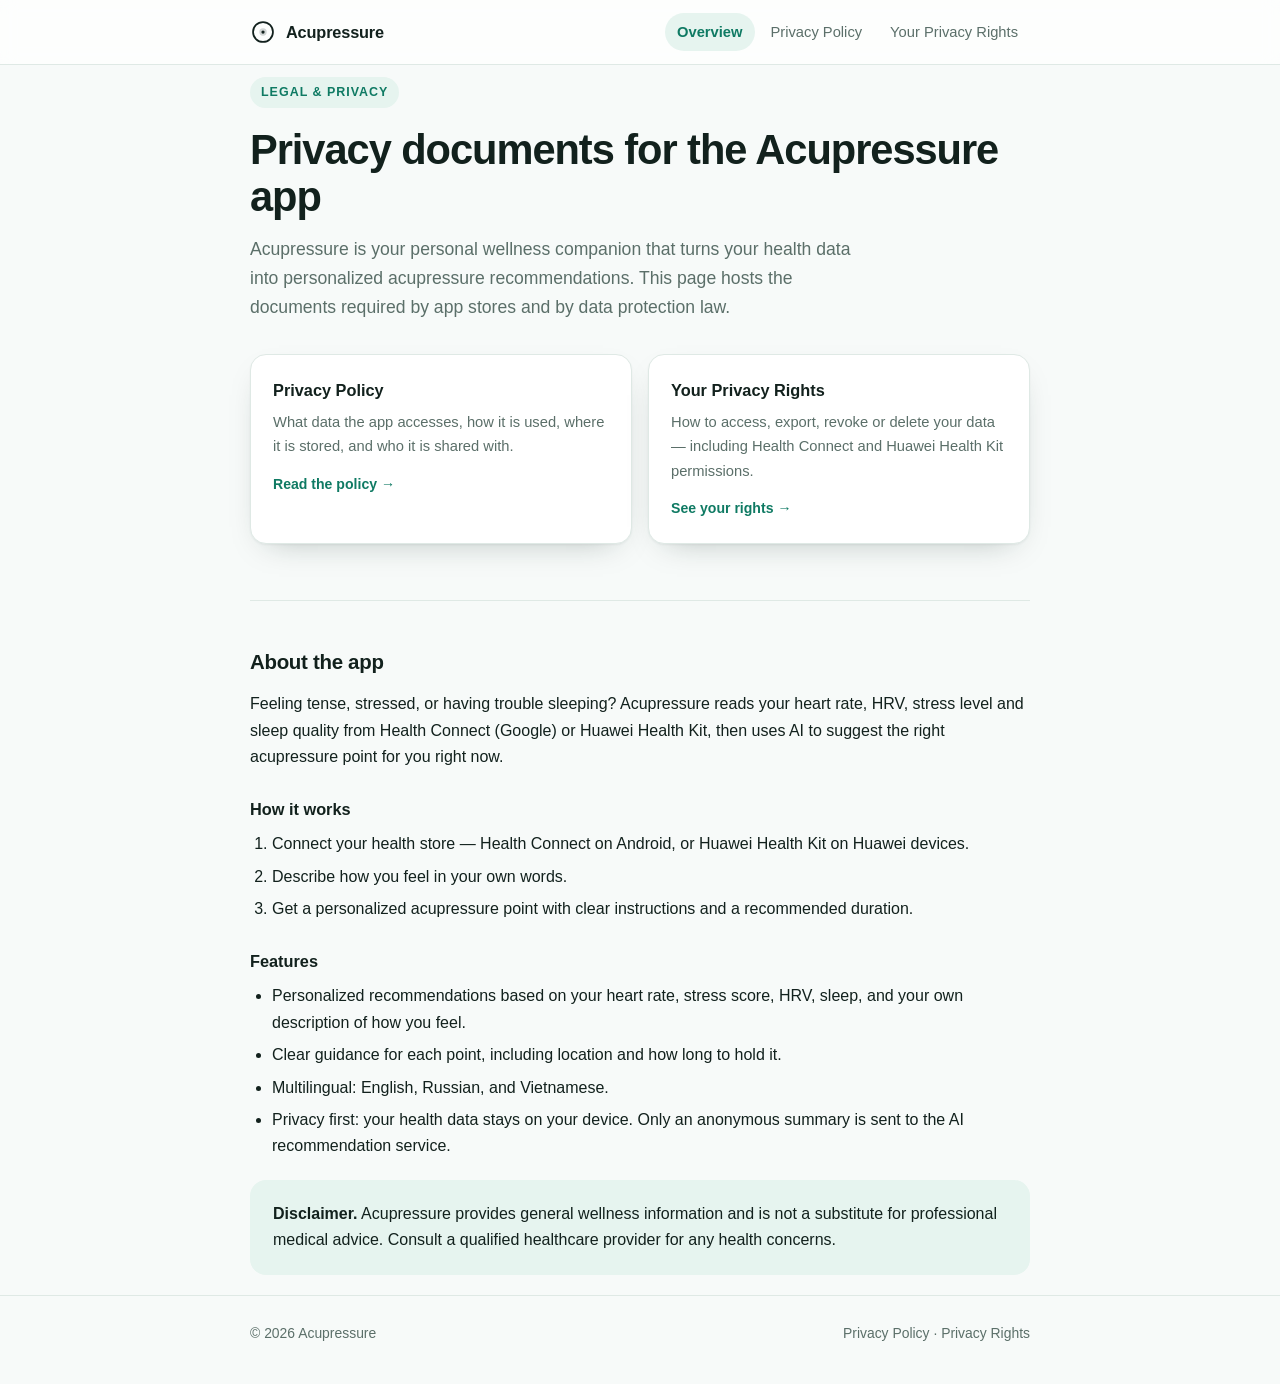
==== index.html @ 519a4792 "Add Acupressure privacy policy and privacy rights pages" ====
<!DOCTYPE html>
<html lang="en">
<head>
<meta charset="utf-8">
<meta name="viewport" content="width=device-width, initial-scale=1">
<title>Acupressure — Privacy Documents</title>
<meta name="description" content="Privacy Policy and Privacy Rights for the Acupressure wellness app.">
<link rel="stylesheet" href="assets/style.css">
</head>
<body>

<header class="site-header">
  <div class="wrap">
    <a class="brand" href="index.html">
      <svg viewBox="0 0 24 24" fill="none" aria-hidden="true">
        <circle cx="12" cy="12" r="9.2" stroke="currentColor" stroke-width="1.6"/>
        <circle cx="12" cy="12" r="3.4" fill="currentColor" opacity=".18"/>
        <circle cx="12" cy="12" r="1.5" fill="currentColor"/>
      </svg>
      Acupressure
    </a>
    <nav class="nav">
      <a href="index.html" aria-current="page">Overview</a>
      <a href="privacy-policy.html">Privacy Policy</a>
      <a href="privacy-rights.html">Your Privacy Rights</a>
    </nav>
  </div>
</header>

<main class="wrap">
  <section class="hero">
    <p class="eyebrow">Legal &amp; privacy</p>
    <h1>Privacy documents for the Acupressure app</h1>
    <p class="lede">
      Acupressure is your personal wellness companion that turns your health data into
      personalized acupressure recommendations. This page hosts the documents required by
      app stores and by data protection law.
    </p>

    <div class="cards">
      <a class="card" href="privacy-policy.html">
        <h3>Privacy Policy</h3>
        <p>What data the app accesses, how it is used, where it is stored, and who it is shared with.</p>
        <span class="arrow">Read the policy →</span>
      </a>
      <a class="card" href="privacy-rights.html">
        <h3>Your Privacy Rights</h3>
        <p>How to access, export, revoke or delete your data — including Health Connect and Huawei Health Kit permissions.</p>
        <span class="arrow">See your rights →</span>
      </a>
    </div>
  </section>

  <hr>

  <h2>About the app</h2>
  <p>
    Feeling tense, stressed, or having trouble sleeping? Acupressure reads your heart rate, HRV,
    stress level and sleep quality from Health Connect (Google) or Huawei Health Kit, then uses AI
    to suggest the right acupressure point for you right now.
  </p>

  <h3>How it works</h3>
  <ol>
    <li>Connect your health store — Health Connect on Android, or Huawei Health Kit on Huawei devices.</li>
    <li>Describe how you feel in your own words.</li>
    <li>Get a personalized acupressure point with clear instructions and a recommended duration.</li>
  </ol>

  <h3>Features</h3>
  <ul>
    <li>Personalized recommendations based on your heart rate, stress score, HRV, sleep, and your own description of how you feel.</li>
    <li>Clear guidance for each point, including location and how long to hold it.</li>
    <li>Multilingual: English, Russian, and Vietnamese.</li>
    <li>Privacy first: your health data stays on your device. Only an anonymous summary is sent to the AI recommendation service.</li>
  </ul>

  <div class="panel panel--accent">
    <p>
      <strong>Disclaimer.</strong> Acupressure provides general wellness information and is not a
      substitute for professional medical advice. Consult a qualified healthcare provider for any
      health concerns.
    </p>
  </div>
</main>

<footer class="site-footer">
  <div class="wrap">
    <span>© <span id="year">2026</span> Acupressure</span>
    <span><a href="privacy-policy.html">Privacy Policy</a> · <a href="privacy-rights.html">Privacy Rights</a></span>
  </div>
</footer>

<script>document.getElementById('year').textContent = new Date().getFullYear();</script>
</body>
</html>
---- assets/style.css ----
:root {
  --bg: #f7faf9;
  --surface: #ffffff;
  --text: #12211d;
  --muted: #5b6f69;
  --line: #dfe9e5;
  --accent: #0f7a63;
  --accent-soft: #e6f4ef;
  --radius: 16px;
  --shadow: 0 1px 2px rgba(16, 40, 34, .05), 0 12px 32px -18px rgba(16, 40, 34, .35);
}

@media (prefers-color-scheme: dark) {
  :root {
    --bg: #0c1512;
    --surface: #121e1a;
    --text: #e7f1ee;
    --muted: #9db3ac;
    --line: #22332d;
    --accent: #4ad3ad;
    --accent-soft: #14332b;
    --shadow: 0 1px 2px rgba(0, 0, 0, .4), 0 18px 40px -24px rgba(0, 0, 0, .8);
  }
}

* { box-sizing: border-box; }

html { scroll-behavior: smooth; }

body {
  margin: 0;
  background: var(--bg);
  color: var(--text);
  font: 16px/1.65 -apple-system, BlinkMacSystemFont, "Segoe UI", Roboto, "Helvetica Neue", Arial, sans-serif;
  -webkit-font-smoothing: antialiased;
}

.wrap {
  width: 100%;
  max-width: 820px;
  margin: 0 auto;
  padding: 0 20px;
}

/* ---------- Header ---------- */

.site-header {
  border-bottom: 1px solid var(--line);
  background: color-mix(in srgb, var(--surface) 70%, transparent);
  backdrop-filter: blur(8px);
  position: sticky;
  top: 0;
  z-index: 10;
}

.site-header .wrap {
  display: flex;
  align-items: center;
  justify-content: space-between;
  gap: 16px;
  min-height: 64px;
  flex-wrap: wrap;
}

.brand {
  display: inline-flex;
  align-items: center;
  gap: 10px;
  font-weight: 650;
  letter-spacing: -.01em;
  color: var(--text);
  text-decoration: none;
  font-size: 1.02rem;
}

.brand svg { width: 26px; height: 26px; flex: none; }

.nav {
  display: flex;
  gap: 4px;
  flex-wrap: wrap;
}

.nav a {
  color: var(--muted);
  text-decoration: none;
  font-size: .92rem;
  padding: 7px 12px;
  border-radius: 999px;
  transition: background .15s, color .15s;
}

.nav a:hover { color: var(--text); background: var(--accent-soft); }
.nav a[aria-current="page"] { color: var(--accent); background: var(--accent-soft); font-weight: 550; }

/* ---------- Layout ---------- */

main { padding: 48px 0 72px; }

.hero { padding: 12px 0 8px; }

.eyebrow {
  display: inline-block;
  font-size: .78rem;
  font-weight: 600;
  letter-spacing: .08em;
  text-transform: uppercase;
  color: var(--accent);
  background: var(--accent-soft);
  padding: 5px 11px;
  border-radius: 999px;
  margin: 0 0 18px;
}

h1 {
  font-size: clamp(1.9rem, 4.6vw, 2.6rem);
  line-height: 1.15;
  letter-spacing: -.025em;
  margin: 0 0 14px;
  font-weight: 700;
}

h2 {
  font-size: 1.28rem;
  letter-spacing: -.015em;
  margin: 44px 0 12px;
  font-weight: 650;
}

h3 {
  font-size: 1.02rem;
  margin: 26px 0 8px;
  font-weight: 650;
}

p { margin: 0 0 14px; }

.lede {
  font-size: 1.1rem;
  color: var(--muted);
  max-width: 62ch;
}

.meta {
  color: var(--muted);
  font-size: .88rem;
  margin: 0 0 8px;
}

a { color: var(--accent); }

hr {
  border: 0;
  border-top: 1px solid var(--line);
  margin: 40px 0;
}

ul, ol { padding-left: 22px; margin: 0 0 14px; }
li { margin: 6px 0; }

/* ---------- Cards ---------- */

.cards {
  display: grid;
  grid-template-columns: repeat(auto-fit, minmax(240px, 1fr));
  gap: 16px;
  margin: 32px 0 8px;
}

.card {
  display: block;
  background: var(--surface);
  border: 1px solid var(--line);
  border-radius: var(--radius);
  padding: 22px;
  text-decoration: none;
  color: inherit;
  box-shadow: var(--shadow);
  transition: transform .15s ease, border-color .15s ease;
}

.card:hover { transform: translateY(-2px); border-color: var(--accent); }

.card h3 { margin: 0 0 6px; color: var(--text); }
.card p { margin: 0; color: var(--muted); font-size: .92rem; }
.card .arrow { color: var(--accent); font-weight: 600; font-size: .88rem; display: inline-block; margin-top: 14px; }

.panel {
  background: var(--surface);
  border: 1px solid var(--line);
  border-radius: var(--radius);
  padding: 20px 22px;
  margin: 20px 0;
  box-shadow: var(--shadow);
}

.panel p:last-child { margin-bottom: 0; }
.panel--accent { background: var(--accent-soft); border-color: transparent; box-shadow: none; }

/* ---------- Table ---------- */

.table-scroll { overflow-x: auto; margin: 8px 0 18px; }

table {
  width: 100%;
  border-collapse: collapse;
  font-size: .92rem;
  min-width: 640px;
}

th, td {
  text-align: left;
  padding: 11px 14px;
  border-bottom: 1px solid var(--line);
  vertical-align: top;
  hyphens: auto;
  overflow-wrap: break-word;
}

th {
  font-weight: 620;
  font-size: .82rem;
  text-transform: uppercase;
  letter-spacing: .045em;
  color: var(--muted);
  background: color-mix(in srgb, var(--accent-soft) 60%, transparent);
}

tr:last-child td { border-bottom: 0; }

/* ---------- Footer ---------- */

.site-footer {
  border-top: 1px solid var(--line);
  padding: 26px 0 40px;
  color: var(--muted);
  font-size: .87rem;
}

.site-footer .wrap {
  display: flex;
  justify-content: space-between;
  gap: 12px;
  flex-wrap: wrap;
}

.site-footer a { color: var(--muted); text-decoration: none; }
.site-footer a:hover { color: var(--accent); }

@media (max-width: 520px) {
  main { padding: 32px 0 56px; }
  h2 { margin-top: 34px; }
}
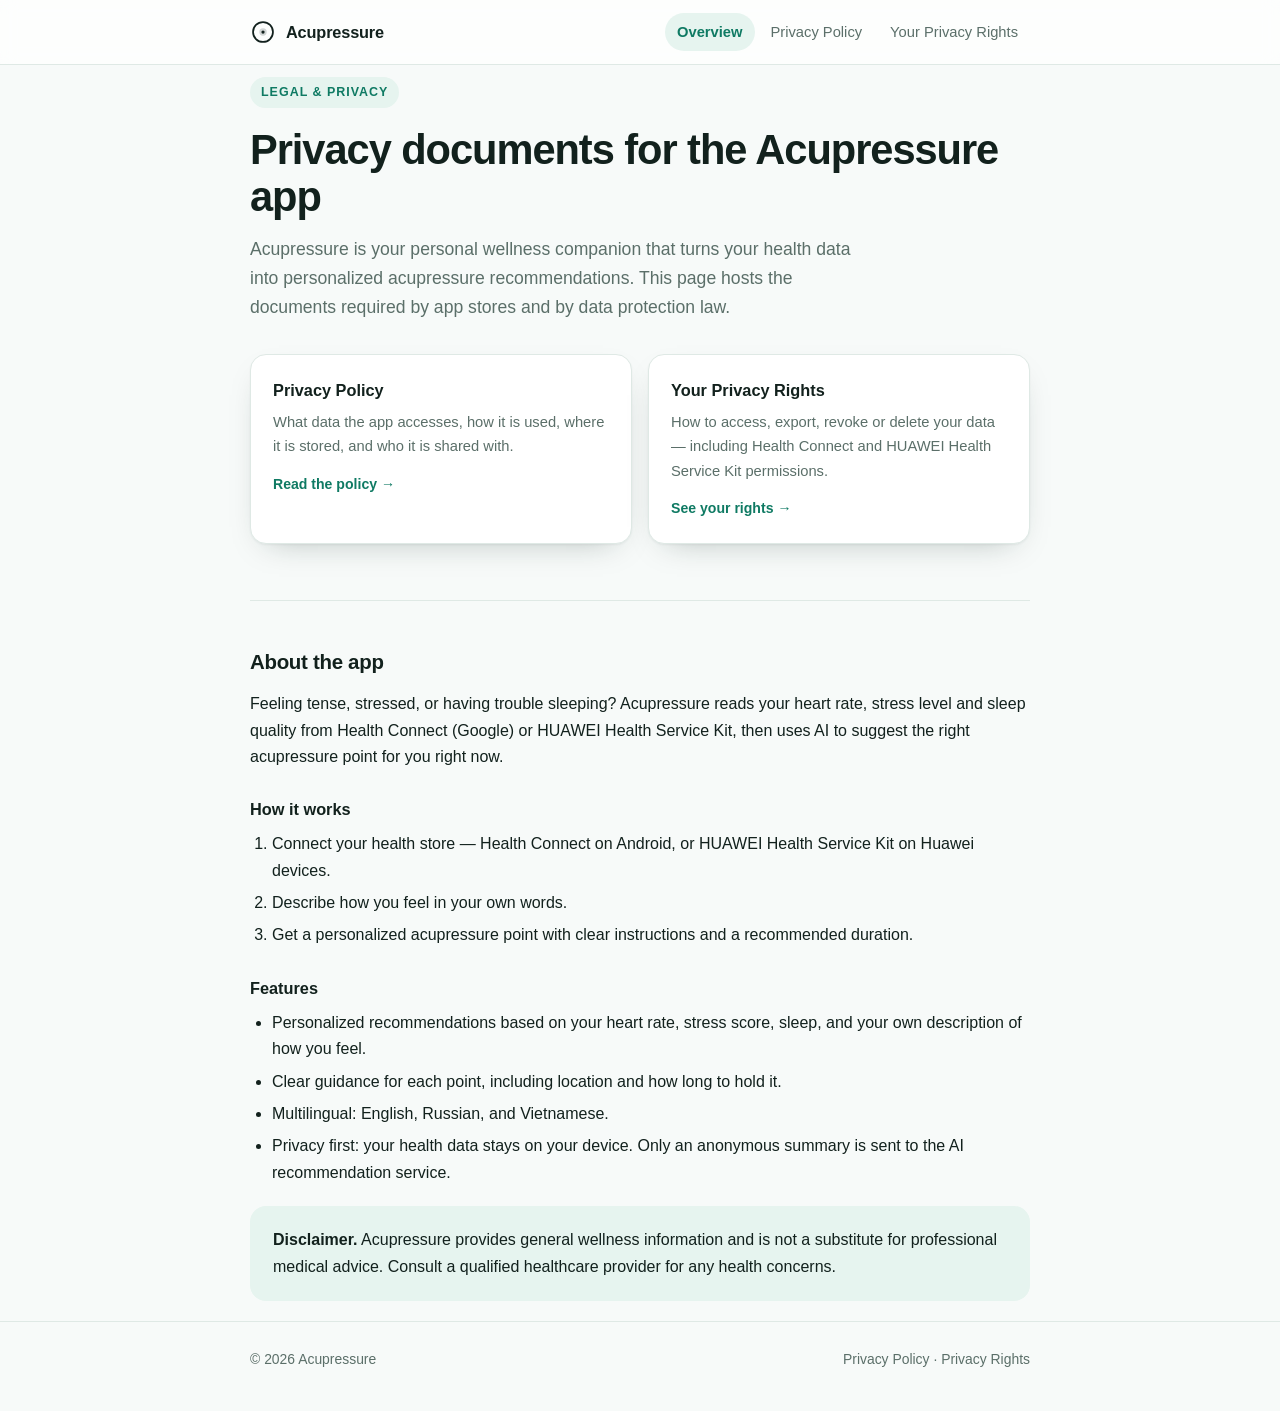
==== commit 0cc41c1a: "Fix policy for AppGallery review - Correct e-mail typo (gmal.com -> gmail.com) on all pages - List a" ====
--- a/index.html
+++ b/index.html
@@ -45,7 +45,7 @@
       </a>
       <a class="card" href="privacy-rights.html">
         <h3>Your Privacy Rights</h3>
-        <p>How to access, export, revoke or delete your data — including Health Connect and Huawei Health Kit permissions.</p>
+        <p>How to access, export, revoke or delete your data — including Health Connect and HUAWEI Health Service Kit permissions.</p>
         <span class="arrow">See your rights →</span>
       </a>
     </div>
@@ -55,21 +55,21 @@
 
   <h2>About the app</h2>
   <p>
-    Feeling tense, stressed, or having trouble sleeping? Acupressure reads your heart rate, HRV,
-    stress level and sleep quality from Health Connect (Google) or Huawei Health Kit, then uses AI
-    to suggest the right acupressure point for you right now.
+    Feeling tense, stressed, or having trouble sleeping? Acupressure reads your heart rate,
+    stress level and sleep quality from Health Connect (Google) or HUAWEI Health Service Kit,
+    then uses AI to suggest the right acupressure point for you right now.
   </p>
 
   <h3>How it works</h3>
   <ol>
-    <li>Connect your health store — Health Connect on Android, or Huawei Health Kit on Huawei devices.</li>
+    <li>Connect your health store — Health Connect on Android, or HUAWEI Health Service Kit on Huawei devices.</li>
     <li>Describe how you feel in your own words.</li>
     <li>Get a personalized acupressure point with clear instructions and a recommended duration.</li>
   </ol>
 
   <h3>Features</h3>
   <ul>
-    <li>Personalized recommendations based on your heart rate, stress score, HRV, sleep, and your own description of how you feel.</li>
+    <li>Personalized recommendations based on your heart rate, stress score, sleep, and your own description of how you feel.</li>
     <li>Clear guidance for each point, including location and how long to hold it.</li>
     <li>Multilingual: English, Russian, and Vietnamese.</li>
     <li>Privacy first: your health data stays on your device. Only an anonymous summary is sent to the AI recommendation service.</li>
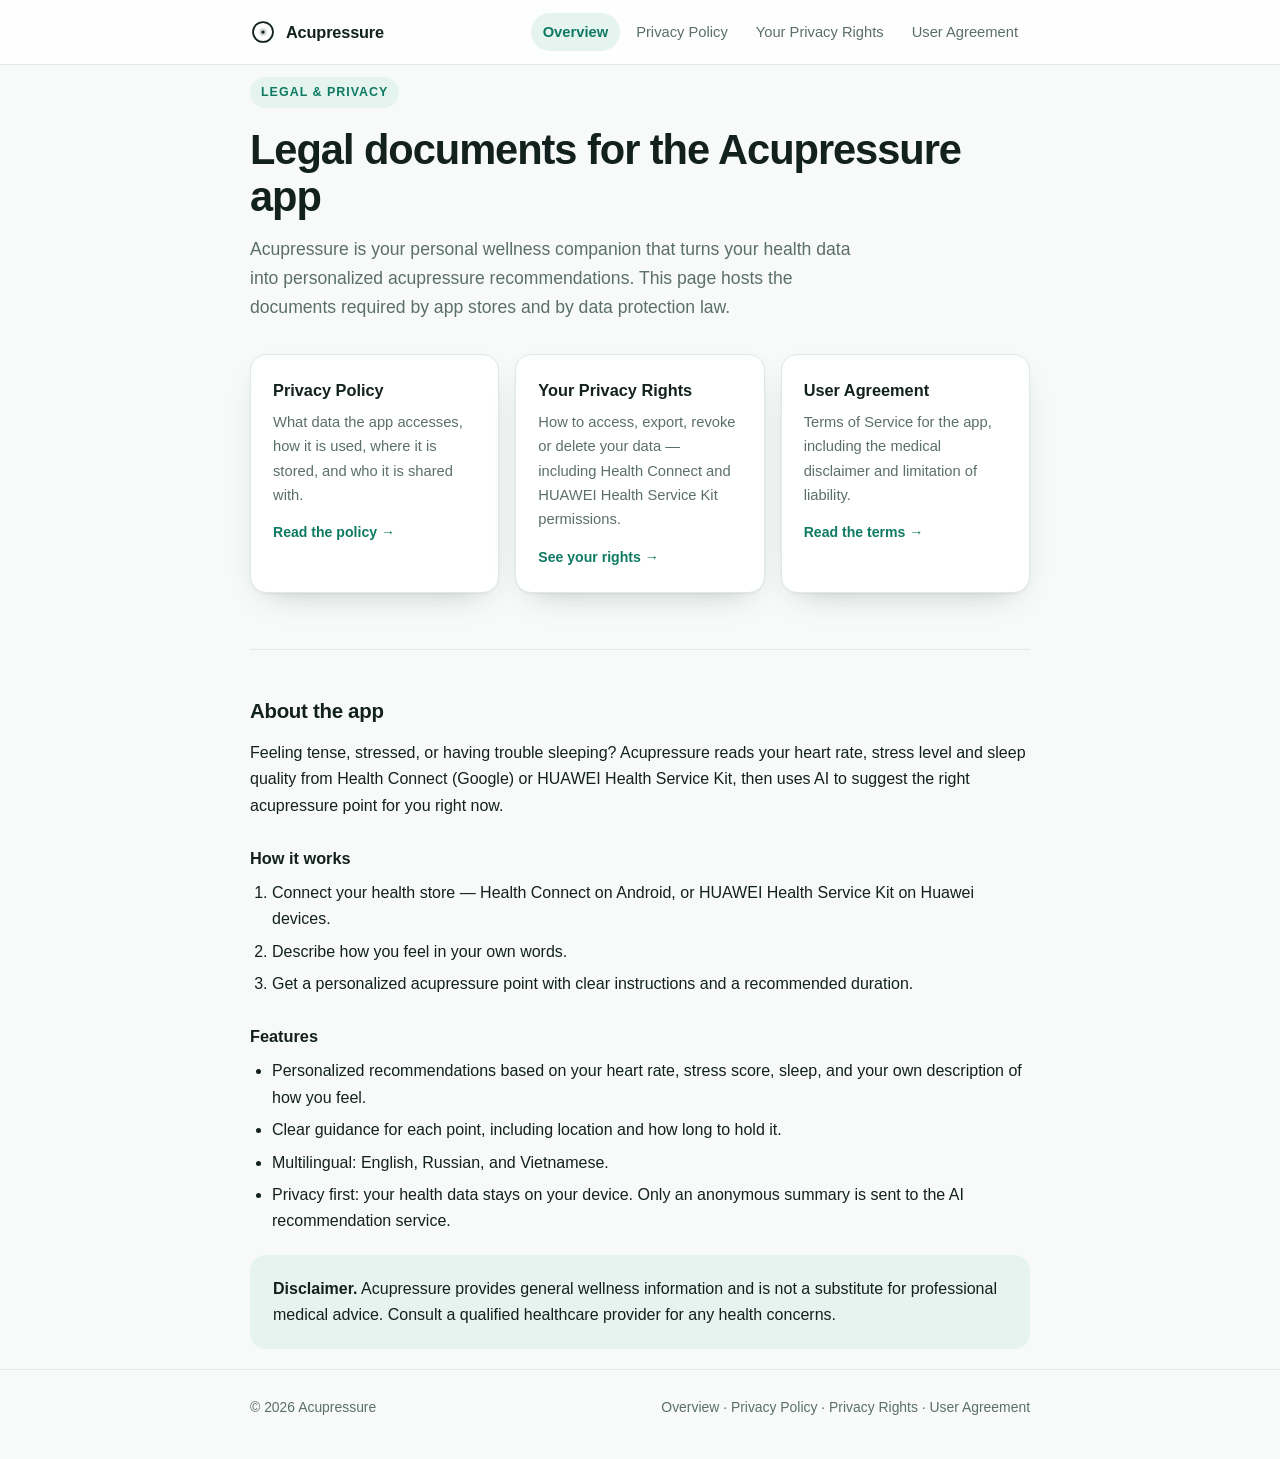
==== commit 79afd599: "Add User Agreement & Terms of Service page - New user-agreement.html with medical disclaimer, privac" ====
--- a/index.html
+++ b/index.html
@@ -3,8 +3,8 @@
 <head>
 <meta charset="utf-8">
 <meta name="viewport" content="width=device-width, initial-scale=1">
-<title>Acupressure — Privacy Documents</title>
-<meta name="description" content="Privacy Policy and Privacy Rights for the Acupressure wellness app.">
+<title>Acupressure — Legal Documents</title>
+<meta name="description" content="Privacy Policy, Privacy Rights and User Agreement (Terms of Service) for the Acupressure wellness app.">
 <link rel="stylesheet" href="assets/style.css">
 </head>
 <body>
@@ -23,6 +23,7 @@
       <a href="index.html" aria-current="page">Overview</a>
       <a href="privacy-policy.html">Privacy Policy</a>
       <a href="privacy-rights.html">Your Privacy Rights</a>
+      <a href="user-agreement.html">User Agreement</a>
     </nav>
   </div>
 </header>
@@ -30,7 +31,7 @@
 <main class="wrap">
   <section class="hero">
     <p class="eyebrow">Legal &amp; privacy</p>
-    <h1>Privacy documents for the Acupressure app</h1>
+    <h1>Legal documents for the Acupressure app</h1>
     <p class="lede">
       Acupressure is your personal wellness companion that turns your health data into
       personalized acupressure recommendations. This page hosts the documents required by
@@ -47,6 +48,11 @@
         <h3>Your Privacy Rights</h3>
         <p>How to access, export, revoke or delete your data — including Health Connect and HUAWEI Health Service Kit permissions.</p>
         <span class="arrow">See your rights →</span>
+      </a>
+      <a class="card" href="user-agreement.html">
+        <h3>User Agreement</h3>
+        <p>Terms of Service for the app, including the medical disclaimer and limitation of liability.</p>
+        <span class="arrow">Read the terms →</span>
       </a>
     </div>
   </section>
@@ -87,7 +93,7 @@
 <footer class="site-footer">
   <div class="wrap">
     <span>© <span id="year">2026</span> Acupressure</span>
-    <span><a href="privacy-policy.html">Privacy Policy</a> · <a href="privacy-rights.html">Privacy Rights</a></span>
+    <span><a href="index.html">Overview</a> · <a href="privacy-policy.html">Privacy Policy</a> · <a href="privacy-rights.html">Privacy Rights</a> · <a href="user-agreement.html">User Agreement</a></span>
   </div>
 </footer>
 
